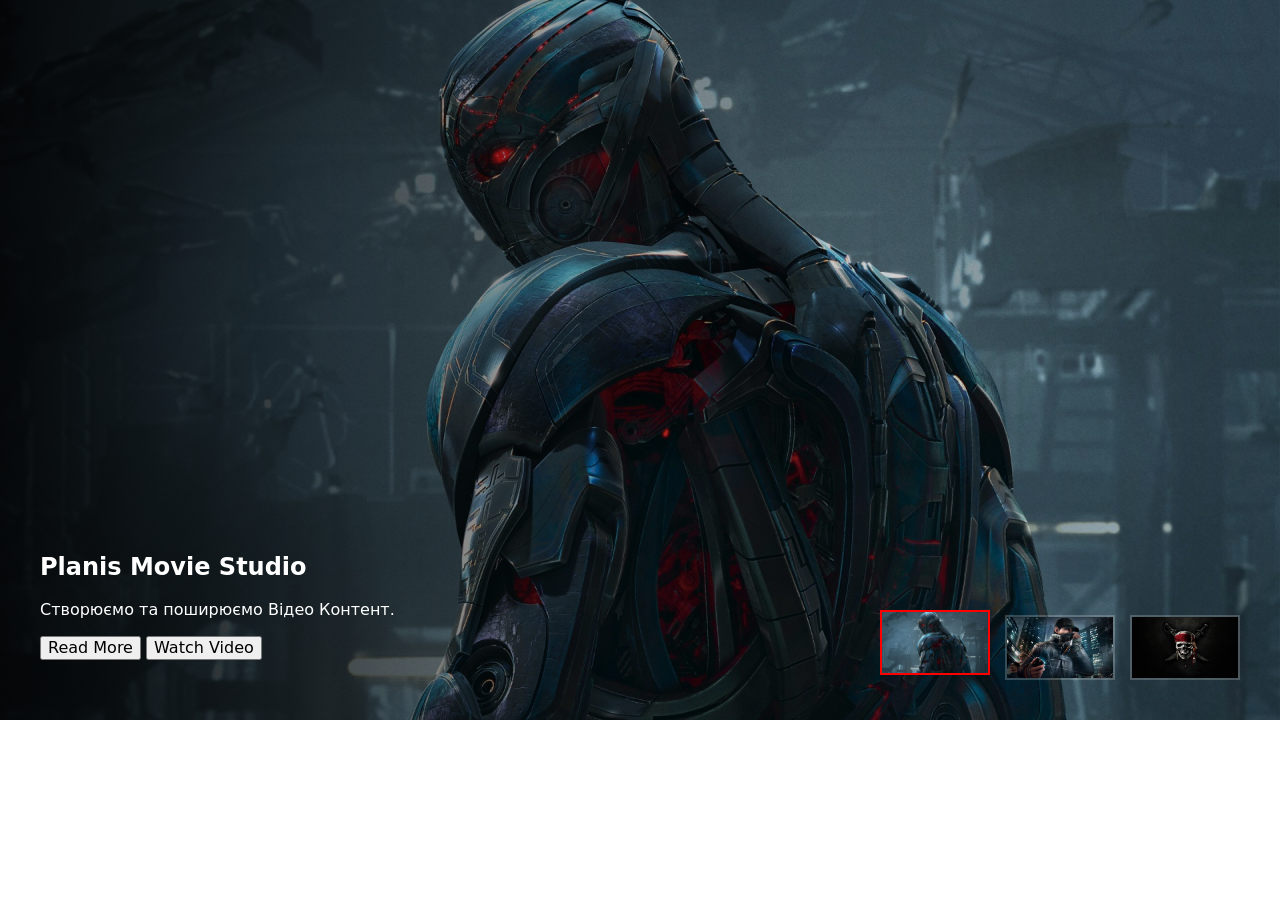
==== index.html @ c3658a20 "1 частина мейну" ====
<!DOCTYPE html>
<html lang="en">
<head>
    <meta charset="UTF-8">
    <meta name="viewport" content="width=device-width, initial-scale=1.0">
    <title>Document</title>
    <link rel="preconnect" href="https://fonts.googleapis.com">
    <link rel="preconnect" href="https://fonts.gstatic.com" crossorigin>
    <link href="https://fonts.googleapis.com/css2?family=Montserrat:ital,wght@0,100..900;1,100..900&family=Open+Sans:ital,wght@0,300..800;1,300..800&display=swap" rel="stylesheet">
    <link rel="stylesheet" href="https://cdnjs.cloudflare.com/ajax/libs/modern-normalize/3.0.1/modern-normalize.min.css">
    <link rel="stylesheet" href="./css/style.css">
    <link rel="stylesheet" href="./css/common.css">
    <link rel="stylesheet" href="./css/parse.css">
</head>
<body>
    <header>

    </header>
   
        <main>
            <section class="hero-slider" id="hero-slider" style="background-image: url('images.jpg');">
                <div class="hero-overlay">
                    <div class="hero-container">
                        <div class="hero-content">
                            <h1 class="planisMovieMain">Planis Movie Studio</h1>
                            <p class="planisMovieText">Створюємо та поширюємо Відео Контент.</p>
                            <div class="hero-btns">
                                <button class="btn-red">Read More</button>
                                <button class="btn-watch">Watch Video</button>
                            </div>
                        </div>
                        <div class="hero-thumbnails">
                            <div class="thumb active" onclick="window.setSlide(0)">
                                <img src="images.jpg" alt="Slide 1">
                            </div>
                            <div class="thumb" onclick="window.setSlide(1)">
                                <img src="watch-dogs-review-article.webp" alt="Slide 2">
                            </div>
                            <div class="thumb" onclick="window.setSlide(2)">
                                <img src="image.jpg" alt="Slide 3">
                            </div>
                        </div>
                    </div>
                </div>
            </section>
    </main>
    <footer>
        
    </footer>
    <script type="module" src="./js/service/module.js"></script>
</body>
</html>
---- css/style.css ----
main {
    background-color: #000000;
}
.planisMovieMain{
    color: white;
    
}
.hero-slider {
    position: relative;
    width: 100%;
    height: 80vh; 
    min-height: 600px;
    background-size: cover !important;
    background-position: center 20% !important;
    background-repeat: no-repeat;
    transition: background-image 0.8s ease-in-out;
    overflow: hidden;
}

.hero-overlay {
    width: 100%;
    height: 100%;
    background: linear-gradient(90deg, rgba(0,0,0,0.9) 0%, rgba(0,0,0,0.3) 50%, transparent 100%);
    display: flex;
}

.hero-container {
    width: 100%;
    max-width: 1400px;
    margin: 0 auto;
    padding: 0 40px 40px 40px;
    display: flex;
    justify-content: space-between; 
    align-items: flex-end; 
}

.hero-content {
    margin-bottom: 20px;
    color: white;
}

.hero-thumbnails {
    display: flex;
    gap: 15px;
}

.thumb {
    width: 110px;
    height: 65px;
    cursor: pointer;
    border: 2px solid rgba(255,255,255,0.2);
    transition: 0.3s ease;
    overflow: hidden;
}

.thumb:hover, .thumb.active {
    border-color: #ff0000;
    transform: translateY(-5px);
}

.thumb img {
    width: 100%;
    height: 100%;
    object-fit: cover;
}
---- css/common.css ----
body{
    margin: 0 auto;
    overflow: hidden;
}
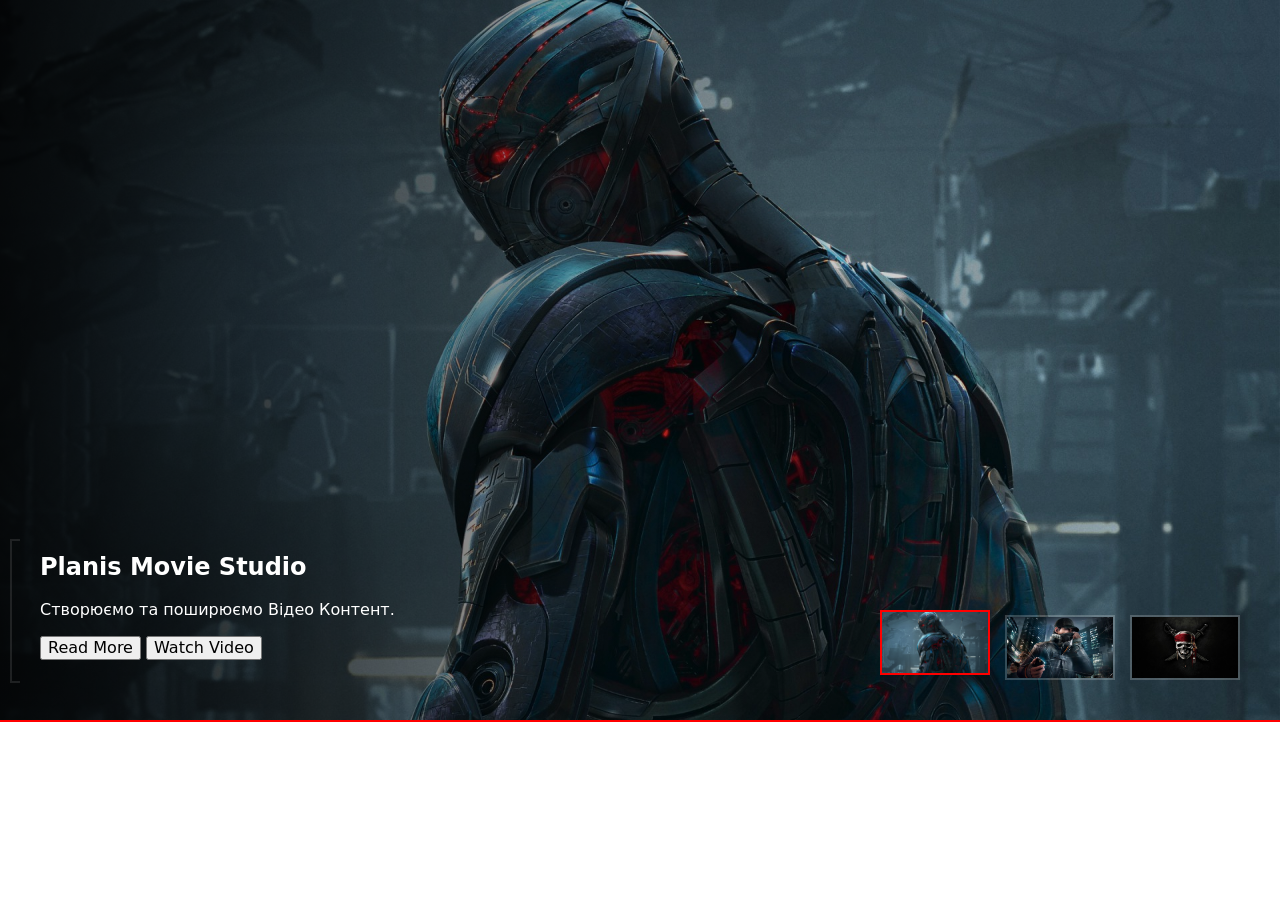
==== commit d4d517c3: "дороблений" ====
--- a/index.html
+++ b/index.html
@@ -22,12 +22,19 @@
                 <div class="hero-overlay">
                     <div class="hero-container">
                         <div class="hero-content">
+                            <div class="topbottomn">
+                            <div class="top-line"></div>
+                             <div class="left-line"></div>
+                                 <div class="bottomn-top-line"></div>
+                             </div>
                             <h1 class="planisMovieMain">Planis Movie Studio</h1>
                             <p class="planisMovieText">Створюємо та поширюємо Відео Контент.</p>
                             <div class="hero-btns">
                                 <button class="btn-red">Read More</button>
                                 <button class="btn-watch">Watch Video</button>
                             </div>
+                          
+
                         </div>
                         <div class="hero-thumbnails">
                             <div class="thumb active" onclick="window.setSlide(0)">
@@ -43,6 +50,11 @@
                     </div>
                 </div>
             </section>
+            <div class="red-line"></div>
+                  <div class="IntroductionBlock">
+
+                  </div>
+           
     </main>
     <footer>
         
--- a/css/style.css
+++ b/css/style.css
@@ -3,7 +3,13 @@
 }
 .planisMovieMain{
     color: white;
-    
+    z-index: 2;
+}
+.planisMovieText{
+     z-index: 2;
+}
+.hero-btns{
+    z-index: 2;
 }
 .hero-slider {
     position: relative;
@@ -30,10 +36,34 @@
     margin: 0 auto;
     padding: 0 40px 40px 40px;
     display: flex;
-    justify-content: space-between; 
+ justify-content: space-between; 
     align-items: flex-end; 
+
 }
 
+.topbottomn{
+   position: absolute;
+   left: 10px;
+   bottom: 37px;
+    opacity: 0.1;
+}
+.top-line{
+    border: 1px solid white;
+    width:10px;
+     z-index: 1;
+}
+.left-line{
+    border: 1px solid white;
+  height: 140px;
+  width: 0px;
+  z-index: 1;
+}
+.bottomn-top-line{
+     border: 1px solid white;
+       width:10px;
+     z-index: 1;
+
+}
 .hero-content {
     margin-bottom: 20px;
     color: white;
@@ -62,4 +92,7 @@
     width: 100%;
     height: 100%;
     object-fit: cover;
+}
+.red-line{
+    border: 1px solid red;
 }
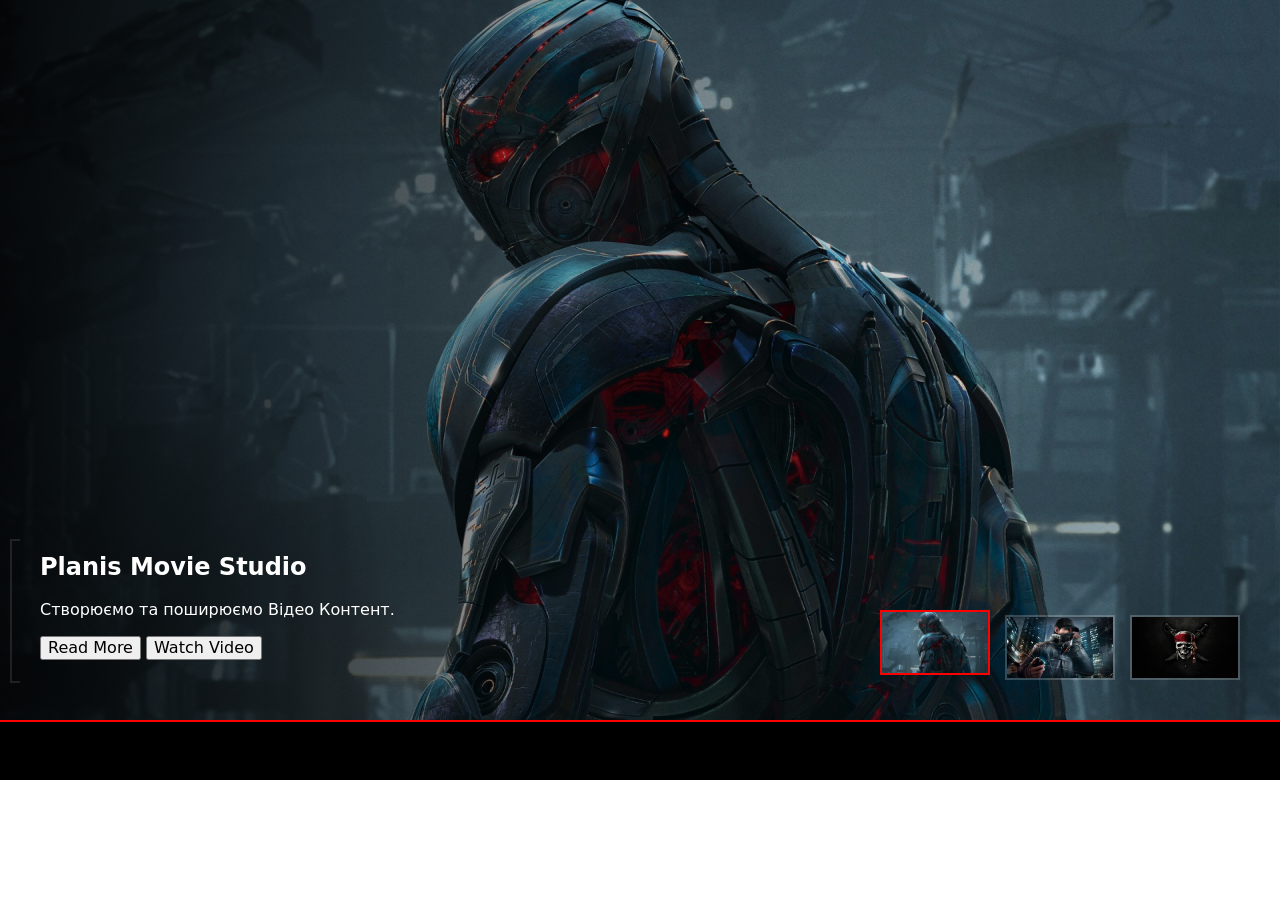
==== commit b989b6c0: "ф" ====
--- a/index.html
+++ b/index.html
@@ -52,7 +52,7 @@
             </section>
             <div class="red-line"></div>
                   <div class="IntroductionBlock">
-
+                        <h1>Топ 10 Фльмів</h1>
                   </div>
            
     </main>
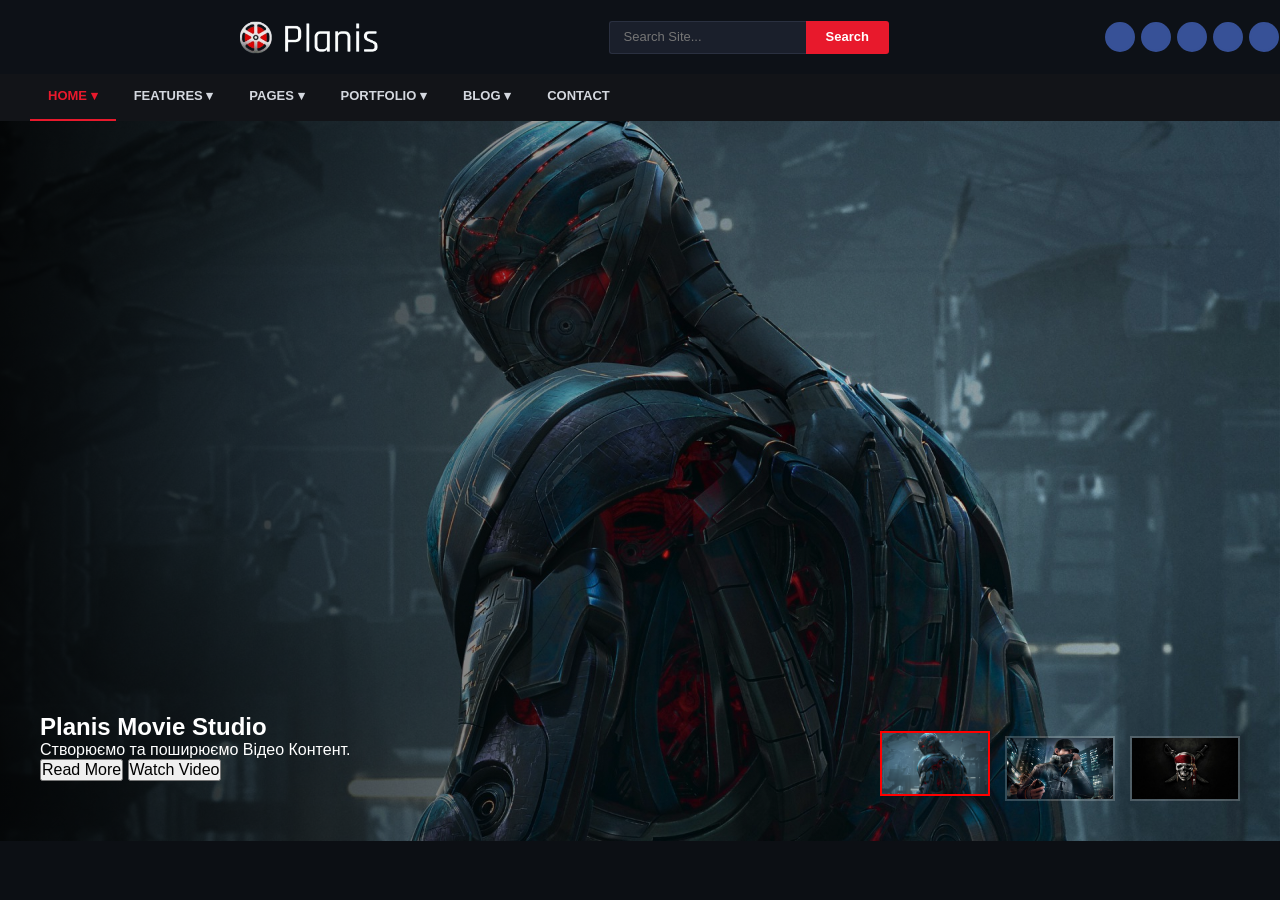
==== commit ab9c2cd6: "fheader" ====
--- a/index.html
+++ b/index.html
@@ -12,29 +12,48 @@
     <link rel="stylesheet" href="./css/common.css">
     <link rel="stylesheet" href="./css/parse.css">
 </head>
-<body>
-    <header>
+<header>
+  <a href="#" class="logo">
+    <img src="image-removebg-preview.png" alt="logo">
+  </a>
 
-    </header>
+  <div class="search-wrap">
+    <input type="text" placeholder="Search Site...">
+    <button>Search</button>
+  </div>
+
+  <div class="socials">
+    <a href="#"><img src="https://cdn-icons-png.flaticon.com/512/733/733547.png" width="18"></a>
+    <a href="#"><img src="https://cdn-icons-png.flaticon.com/512/733/733579.png" width="18"></a>
+    <a href="#"><img src="https://cdn-icons-png.flaticon.com/512/733/733646.png" width="18"></a>
+    <a href="#"><img src="https://cdn-icons-png.flaticon.com/512/733/733561.png" width="18"></a>
+    <a href="#"><img src="https://cdn-icons-png.flaticon.com/512/733/733558.png" width="18"></a>
+  </div>
+</header>
+
+<nav>
+  <ul>
+    <li><a href="#">Home ▾</a></li>
+    <li><a href="#">Features ▾</a></li>
+    <li><a href="#">Pages ▾</a></li>
+    <li><a href="#">Portfolio ▾</a></li>
+    <li><a href="#">Blog ▾</a></li>
+    <li><a href="#">Contact</a></li>
+  </ul>
+</nav>
+</header>
    
         <main>
             <section class="hero-slider" id="hero-slider" style="background-image: url('images.jpg');">
                 <div class="hero-overlay">
                     <div class="hero-container">
                         <div class="hero-content">
-                            <div class="topbottomn">
-                            <div class="top-line"></div>
-                             <div class="left-line"></div>
-                                 <div class="bottomn-top-line"></div>
-                             </div>
                             <h1 class="planisMovieMain">Planis Movie Studio</h1>
                             <p class="planisMovieText">Створюємо та поширюємо Відео Контент.</p>
                             <div class="hero-btns">
                                 <button class="btn-red">Read More</button>
                                 <button class="btn-watch">Watch Video</button>
                             </div>
-                          
-
                         </div>
                         <div class="hero-thumbnails">
                             <div class="thumb active" onclick="window.setSlide(0)">
@@ -50,11 +69,6 @@
                     </div>
                 </div>
             </section>
-            <div class="red-line"></div>
-                  <div class="IntroductionBlock">
-                        <h1>Топ 10 Фльмів</h1>
-                  </div>
-           
     </main>
     <footer>
         
--- a/css/style.css
+++ b/css/style.css
@@ -3,13 +3,7 @@
 }
 .planisMovieMain{
     color: white;
-    z-index: 2;
-}
-.planisMovieText{
-     z-index: 2;
-}
-.hero-btns{
-    z-index: 2;
+    
 }
 .hero-slider {
     position: relative;
@@ -36,34 +30,10 @@
     margin: 0 auto;
     padding: 0 40px 40px 40px;
     display: flex;
- justify-content: space-between; 
+    justify-content: space-between; 
     align-items: flex-end; 
-
 }
 
-.topbottomn{
-   position: absolute;
-   left: 10px;
-   bottom: 37px;
-    opacity: 0.1;
-}
-.top-line{
-    border: 1px solid white;
-    width:10px;
-     z-index: 1;
-}
-.left-line{
-    border: 1px solid white;
-  height: 140px;
-  width: 0px;
-  z-index: 1;
-}
-.bottomn-top-line{
-     border: 1px solid white;
-       width:10px;
-     z-index: 1;
-
-}
 .hero-content {
     margin-bottom: 20px;
     color: white;
@@ -93,6 +63,117 @@
     height: 100%;
     object-fit: cover;
 }
-.red-line{
-    border: 1px solid red;
+
+* {
+  margin: 0;
+  padding: 0;
+  box-sizing: border-box;
+}
+
+body {
+  background: #0c0f14;
+  color: #d4d8df;
+  font-family: sans-serif;
+}
+
+header {
+  background: #0d1117;
+  padding: 10px 30px;
+  display: flex;
+  align-items: center;
+  justify-content: space-between;
+  gap: 16px;
+}
+
+.logo img {
+  height: 50px;
+  padding: 0 190px;
+  width: auto;
+}
+
+.search-wrap {
+  margin-right: 200px;
+  display: flex;
+  flex: 1;
+  max-width: 360px;
+}
+
+.search-wrap input {
+  flex: 1;
+  padding: 8px 14px;
+  background: #1a1f2b;
+  border: 1px solid #2a3040;
+  border-right: none;
+  border-radius: 3px 0 0 3px;
+  color: #d4d8df;
+  outline: none;
+  font-size: 13px;
+}
+
+.search-wrap button {
+  padding: 8px 20px;
+  background: #e8192c;
+  color: #fff;
+  border: none;
+  border-radius: 0 3px 3px 0;
+  cursor: pointer;
+  font-weight: bold;
+  font-size: 13px;
+}
+
+.socials {
+  display: flex;
+  gap: 6px;
+}
+
+.socials a {
+  width: 30px;
+  height: 30px;
+  border: 2px solid #375197;
+  border-radius: 50%;
+  display: flex;
+  align-items: center;
+  justify-content: center;
+  background: transparent;
+  background-color: #375197;
+}
+
+.socials a img {
+  width: 14px;
+  height: 14px;
+  filter: brightness(0.6);
+}
+
+.socials a:hover {
+  border-color: #e8192c;
+}
+
+nav {
+  background: #121418;
+}
+
+nav ul {
+  display: flex;
+  list-style: none;
+  padding: 0 30px;
+  margin: 0;
+}
+
+nav ul li a {
+  display: block;
+  padding: 15px 18px;
+  color: #d4d8df;
+  text-decoration: none;
+  text-transform: uppercase;
+  font-size: 13px;
+  font-weight: 600;
+}
+
+nav ul li a:hover {
+  color: #e8192c;
+}
+
+nav ul li:first-child a {
+  color: #e8192c;
+  border-bottom: 2px solid #e8192c;
 }
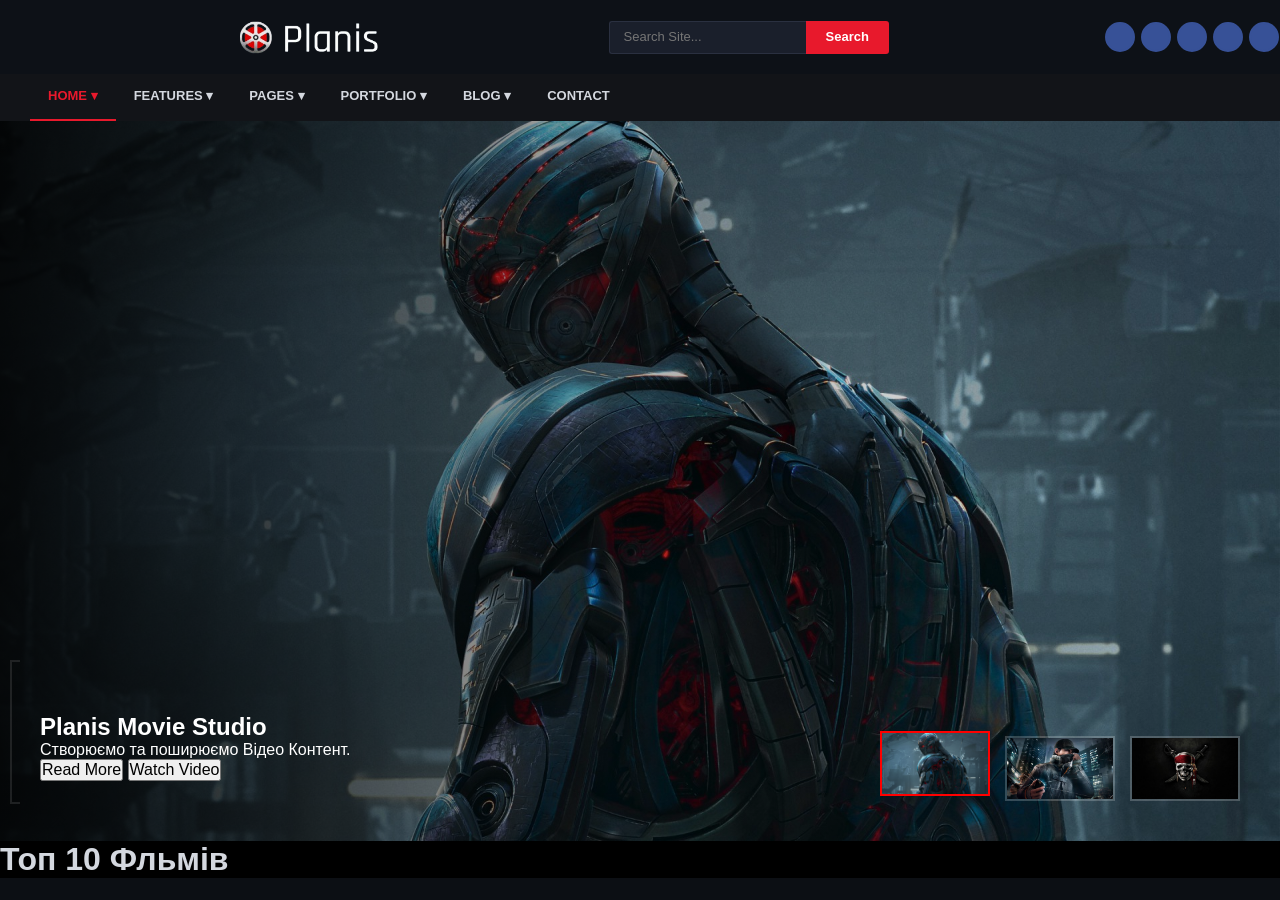
==== commit 214fe340: "Merge branch 'main' of https://github.com/Neeror/Team-Project" ====
--- a/index.html
+++ b/index.html
@@ -48,12 +48,19 @@
                 <div class="hero-overlay">
                     <div class="hero-container">
                         <div class="hero-content">
+                            <div class="topbottomn">
+                            <div class="top-line"></div>
+                             <div class="left-line"></div>
+                                 <div class="bottomn-top-line"></div>
+                             </div>
                             <h1 class="planisMovieMain">Planis Movie Studio</h1>
                             <p class="planisMovieText">Створюємо та поширюємо Відео Контент.</p>
                             <div class="hero-btns">
                                 <button class="btn-red">Read More</button>
                                 <button class="btn-watch">Watch Video</button>
                             </div>
+                          
+
                         </div>
                         <div class="hero-thumbnails">
                             <div class="thumb active" onclick="window.setSlide(0)">
@@ -69,6 +76,11 @@
                     </div>
                 </div>
             </section>
+            <div class="red-line"></div>
+                  <div class="IntroductionBlock">
+                        <h1>Топ 10 Фльмів</h1>
+                  </div>
+           
     </main>
     <footer>
         
--- a/css/style.css
+++ b/css/style.css
@@ -3,7 +3,13 @@
 }
 .planisMovieMain{
     color: white;
-    
+    z-index: 2;
+}
+.planisMovieText{
+     z-index: 2;
+}
+.hero-btns{
+    z-index: 2;
 }
 .hero-slider {
     position: relative;
@@ -30,10 +36,34 @@
     margin: 0 auto;
     padding: 0 40px 40px 40px;
     display: flex;
-    justify-content: space-between; 
+ justify-content: space-between; 
     align-items: flex-end; 
-}
-
+
+}
+
+.topbottomn{
+   position: absolute;
+   left: 10px;
+   bottom: 37px;
+    opacity: 0.1;
+}
+.top-line{
+    border: 1px solid white;
+    width:10px;
+     z-index: 1;
+}
+.left-line{
+    border: 1px solid white;
+  height: 140px;
+  width: 0px;
+  z-index: 1;
+}
+.bottomn-top-line{
+     border: 1px solid white;
+       width:10px;
+     z-index: 1;
+
+}
 .hero-content {
     margin-bottom: 20px;
     color: white;
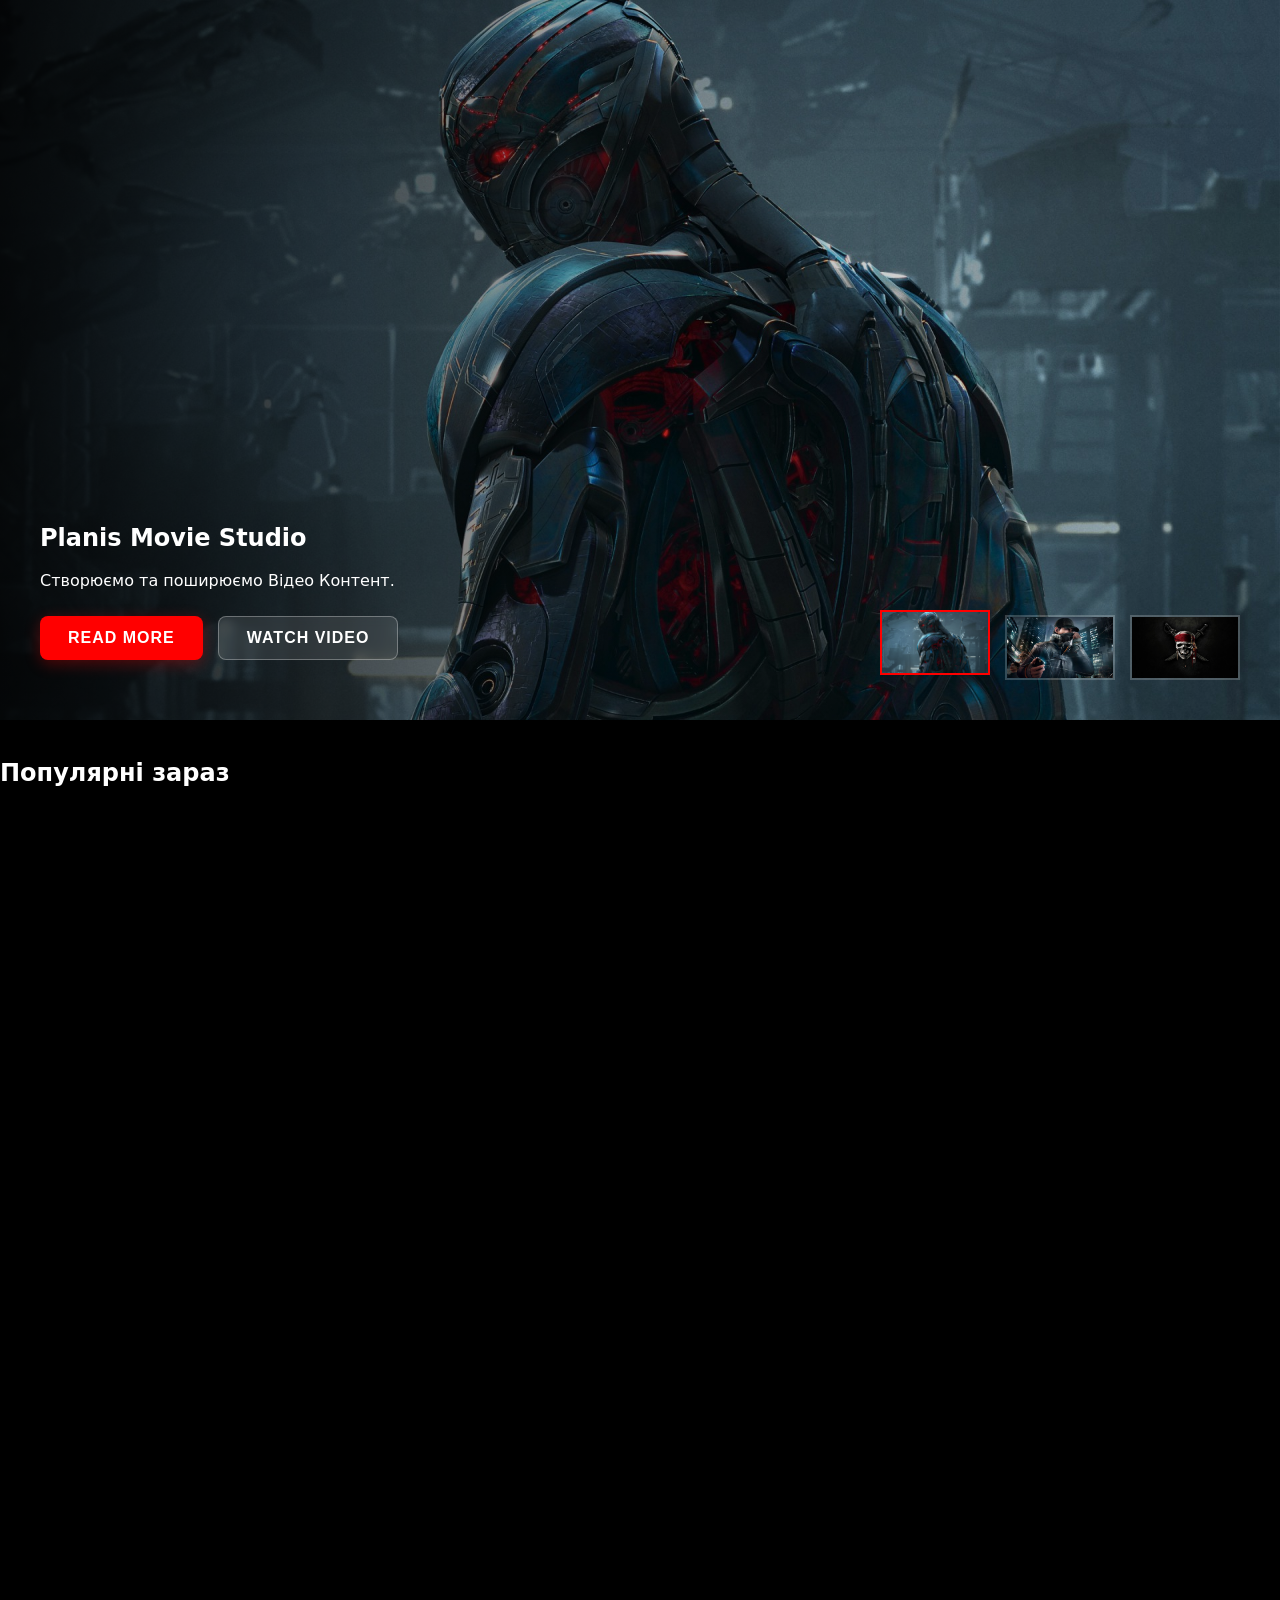
==== commit 3740492e: "Зробив майже все" ====
--- a/index.html
+++ b/index.html
@@ -12,55 +12,22 @@
     <link rel="stylesheet" href="./css/common.css">
     <link rel="stylesheet" href="./css/parse.css">
 </head>
-<header>
-  <a href="#" class="logo">
-    <img src="image-removebg-preview.png" alt="logo">
-  </a>
+<body>
+    <header>
 
-  <div class="search-wrap">
-    <input type="text" placeholder="Search Site...">
-    <button>Search</button>
-  </div>
-
-  <div class="socials">
-    <a href="#"><img src="https://cdn-icons-png.flaticon.com/512/733/733547.png" width="18"></a>
-    <a href="#"><img src="https://cdn-icons-png.flaticon.com/512/733/733579.png" width="18"></a>
-    <a href="#"><img src="https://cdn-icons-png.flaticon.com/512/733/733646.png" width="18"></a>
-    <a href="#"><img src="https://cdn-icons-png.flaticon.com/512/733/733561.png" width="18"></a>
-    <a href="#"><img src="https://cdn-icons-png.flaticon.com/512/733/733558.png" width="18"></a>
-  </div>
-</header>
-
-<nav>
-  <ul>
-    <li><a href="#">Home ▾</a></li>
-    <li><a href="#">Features ▾</a></li>
-    <li><a href="#">Pages ▾</a></li>
-    <li><a href="#">Portfolio ▾</a></li>
-    <li><a href="#">Blog ▾</a></li>
-    <li><a href="#">Contact</a></li>
-  </ul>
-</nav>
-</header>
+    </header>
    
         <main>
             <section class="hero-slider" id="hero-slider" style="background-image: url('images.jpg');">
                 <div class="hero-overlay">
                     <div class="hero-container">
                         <div class="hero-content">
-                            <div class="topbottomn">
-                            <div class="top-line"></div>
-                             <div class="left-line"></div>
-                                 <div class="bottomn-top-line"></div>
-                             </div>
                             <h1 class="planisMovieMain">Planis Movie Studio</h1>
                             <p class="planisMovieText">Створюємо та поширюємо Відео Контент.</p>
                             <div class="hero-btns">
                                 <button class="btn-red">Read More</button>
                                 <button class="btn-watch">Watch Video</button>
                             </div>
-                          
-
                         </div>
                         <div class="hero-thumbnails">
                             <div class="thumb active" onclick="window.setSlide(0)">
@@ -76,11 +43,14 @@
                     </div>
                 </div>
             </section>
-            <div class="red-line"></div>
-                  <div class="IntroductionBlock">
-                        <h1>Топ 10 Фльмів</h1>
-                  </div>
-           
+            <section class="movies-container">
+                <div class="container">
+                    <h2 style="color: white; padding: 20px 0;">Популярні зараз</h2>
+                    <div id="movies-grid" class="movies-grid">
+                
+                    </div>
+                </div>
+            </section>
     </main>
     <footer>
         
--- a/css/style.css
+++ b/css/style.css
@@ -1,15 +1,67 @@
 main {
-    background-color: #000000;
+    display: block;
+    height: auto;
+    overflow-y: visible;
+}
+
+body {
+    overflow-y: auto !important;
+    height: auto !important;
+    background-color: #000 !important;
+    padding: 0;
 }
 .planisMovieMain{
     color: white;
-    z-index: 2;
+    
 }
-.planisMovieText{
-     z-index: 2;
+.hero-btns {
+    display: flex;
+    gap: 15px;
+    margin-top: 25px;
 }
-.hero-btns{
-    z-index: 2;
+
+
+.btn-red, .btn-watch {
+    padding: 12px 28px;
+    font-size: 16px;
+    font-weight: 600;
+    border-radius: 8px; 
+    cursor: pointer;
+    transition: all 0.3s ease; 
+    border: none;
+    font-family: 'Montserrat', sans-serif;
+    text-transform: uppercase;
+    letter-spacing: 1px;
+}
+
+
+.btn-red {
+    background-color: #ff0000;
+    color: white;
+    box-shadow: 0 4px 15px rgba(255, 0, 0, 0.3);
+}
+
+.btn-red:hover {
+    background-color: #cc0000;
+    transform: translateY(-2px); 
+    box-shadow: 0 6px 20px rgba(255, 0, 0, 0.5);
+}
+
+
+.btn-watch {
+    background-color: rgba(255, 255, 255, 0.1);
+    color: white;
+    backdrop-filter: blur(5px);
+    border: 1px solid rgba(255, 255, 255, 0.3);
+}
+
+.btn-watch:hover {
+    background-color: rgba(255, 255, 255, 0.2);
+    border-color: white;
+    transform: translateY(-2px);
+}
+.btn-red:active, .btn-watch:active {
+    transform: translateY(0);
 }
 .hero-slider {
     position: relative;
@@ -36,34 +88,10 @@
     margin: 0 auto;
     padding: 0 40px 40px 40px;
     display: flex;
- justify-content: space-between; 
+    justify-content: space-between; 
     align-items: flex-end; 
-
 }
 
-.topbottomn{
-   position: absolute;
-   left: 10px;
-   bottom: 37px;
-    opacity: 0.1;
-}
-.top-line{
-    border: 1px solid white;
-    width:10px;
-     z-index: 1;
-}
-.left-line{
-    border: 1px solid white;
-  height: 140px;
-  width: 0px;
-  z-index: 1;
-}
-.bottomn-top-line{
-     border: 1px solid white;
-       width:10px;
-     z-index: 1;
-
-}
 .hero-content {
     margin-bottom: 20px;
     color: white;
@@ -93,117 +121,42 @@
     height: 100%;
     object-fit: cover;
 }
-
-* {
-  margin: 0;
-  padding: 0;
-  box-sizing: border-box;
+.movies-container {
+    min-height: 100vh; 
+    background-color: #000;
+    position: relative;
+    z-index: 10;
+}
+.movies-grid {
+    display: grid;
+    grid-template-columns: repeat(auto-fill, minmax(200px, 1fr));
+    gap: 20px;
+    padding: 20px 0;
 }
 
-body {
-  background: #0c0f14;
-  color: #d4d8df;
-  font-family: sans-serif;
+.movie-card {
+    background: #1c1c1c;
+    border-radius: 10px;
+    overflow: hidden;
+    cursor: pointer;
+    transition: transform 0.3s ease;
 }
 
-header {
-  background: #0d1117;
-  padding: 10px 30px;
-  display: flex;
-  align-items: center;
-  justify-content: space-between;
-  gap: 16px;
+.movie-card:hover {
+    transform: translateY(-10px);
 }
 
-.logo img {
-  height: 50px;
-  padding: 0 190px;
-  width: auto;
+.movie-card img {
+    width: 100%;
+    height: auto;
 }
 
-.search-wrap {
-  margin-right: 200px;
-  display: flex;
-  flex: 1;
-  max-width: 360px;
+.movie-info {
+    padding: 15px;
+    color: white;
 }
 
-.search-wrap input {
-  flex: 1;
-  padding: 8px 14px;
-  background: #1a1f2b;
-  border: 1px solid #2a3040;
-  border-right: none;
-  border-radius: 3px 0 0 3px;
-  color: #d4d8df;
-  outline: none;
-  font-size: 13px;
-}
-
-.search-wrap button {
-  padding: 8px 20px;
-  background: #e8192c;
-  color: #fff;
-  border: none;
-  border-radius: 0 3px 3px 0;
-  cursor: pointer;
-  font-weight: bold;
-  font-size: 13px;
-}
-
-.socials {
-  display: flex;
-  gap: 6px;
-}
-
-.socials a {
-  width: 30px;
-  height: 30px;
-  border: 2px solid #375197;
-  border-radius: 50%;
-  display: flex;
-  align-items: center;
-  justify-content: center;
-  background: transparent;
-  background-color: #375197;
-}
-
-.socials a img {
-  width: 14px;
-  height: 14px;
-  filter: brightness(0.6);
-}
-
-.socials a:hover {
-  border-color: #e8192c;
-}
-
-nav {
-  background: #121418;
-}
-
-nav ul {
-  display: flex;
-  list-style: none;
-  padding: 0 30px;
-  margin: 0;
-}
-
-nav ul li a {
-  display: block;
-  padding: 15px 18px;
-  color: #d4d8df;
-  text-decoration: none;
-  text-transform: uppercase;
-  font-size: 13px;
-  font-weight: 600;
-}
-
-nav ul li a:hover {
-  color: #e8192c;
-}
-
-nav ul li:first-child a {
-  color: #e8192c;
-  border-bottom: 2px solid #e8192c;
+.movie-info h3 {
+    font-size: 1.1rem;
+    margin-bottom: 5px;
 }
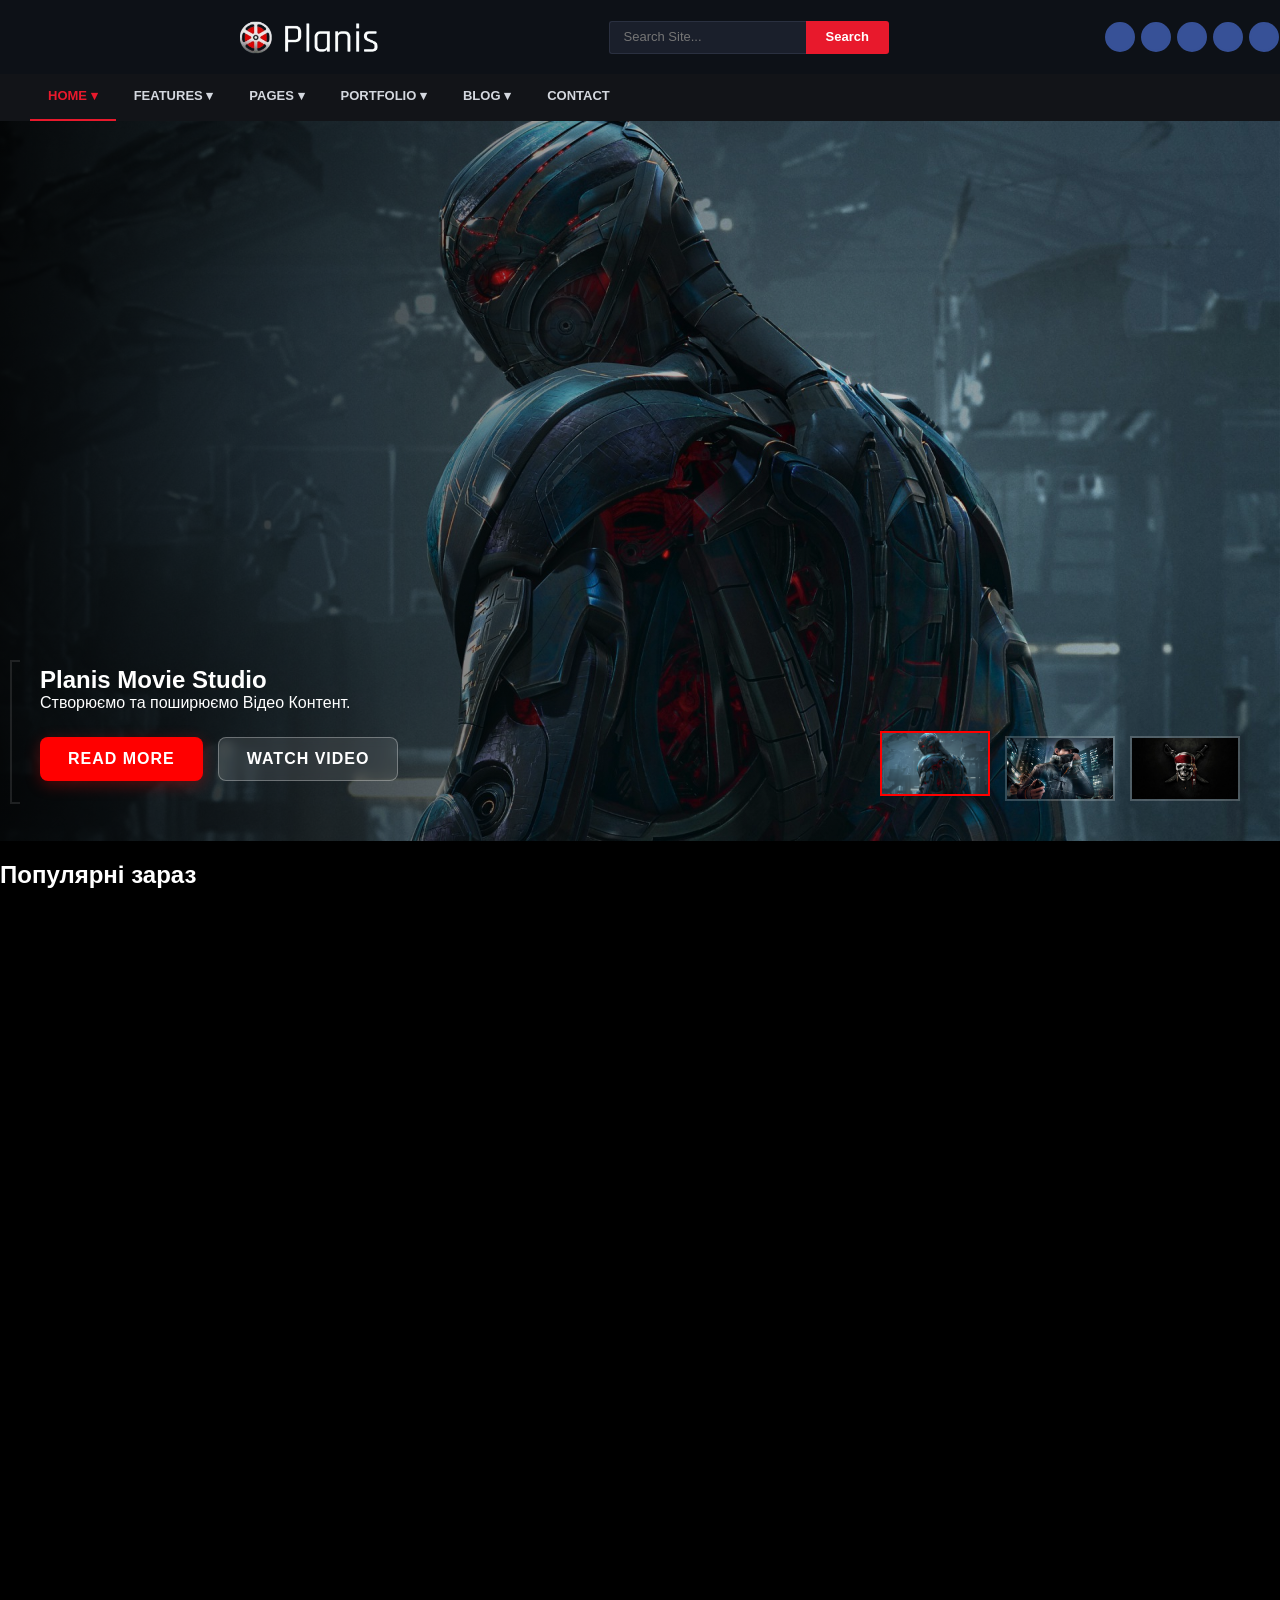
==== commit 3ee7537e: "Merge branch 'main' of https://github.com/Neeror/Team-Project" ====
--- a/index.html
+++ b/index.html
@@ -12,22 +12,55 @@
     <link rel="stylesheet" href="./css/common.css">
     <link rel="stylesheet" href="./css/parse.css">
 </head>
-<body>
-    <header>
+<header>
+  <a href="#" class="logo">
+    <img src="image-removebg-preview.png" alt="logo">
+  </a>
 
-    </header>
+  <div class="search-wrap">
+    <input type="text" placeholder="Search Site...">
+    <button>Search</button>
+  </div>
+
+  <div class="socials">
+    <a href="#"><img src="https://cdn-icons-png.flaticon.com/512/733/733547.png" width="18"></a>
+    <a href="#"><img src="https://cdn-icons-png.flaticon.com/512/733/733579.png" width="18"></a>
+    <a href="#"><img src="https://cdn-icons-png.flaticon.com/512/733/733646.png" width="18"></a>
+    <a href="#"><img src="https://cdn-icons-png.flaticon.com/512/733/733561.png" width="18"></a>
+    <a href="#"><img src="https://cdn-icons-png.flaticon.com/512/733/733558.png" width="18"></a>
+  </div>
+</header>
+
+<nav>
+  <ul>
+    <li><a href="#">Home ▾</a></li>
+    <li><a href="#">Features ▾</a></li>
+    <li><a href="#">Pages ▾</a></li>
+    <li><a href="#">Portfolio ▾</a></li>
+    <li><a href="#">Blog ▾</a></li>
+    <li><a href="#">Contact</a></li>
+  </ul>
+</nav>
+</header>
    
         <main>
             <section class="hero-slider" id="hero-slider" style="background-image: url('images.jpg');">
                 <div class="hero-overlay">
                     <div class="hero-container">
                         <div class="hero-content">
+                            <div class="topbottomn">
+                            <div class="top-line"></div>
+                             <div class="left-line"></div>
+                                 <div class="bottomn-top-line"></div>
+                             </div>
                             <h1 class="planisMovieMain">Planis Movie Studio</h1>
                             <p class="planisMovieText">Створюємо та поширюємо Відео Контент.</p>
                             <div class="hero-btns">
                                 <button class="btn-red">Read More</button>
                                 <button class="btn-watch">Watch Video</button>
                             </div>
+                          
+
                         </div>
                         <div class="hero-thumbnails">
                             <div class="thumb active" onclick="window.setSlide(0)">
@@ -51,6 +84,7 @@
                     </div>
                 </div>
             </section>
+           
     </main>
     <footer>
         
--- a/css/style.css
+++ b/css/style.css
@@ -12,7 +12,13 @@
 }
 .planisMovieMain{
     color: white;
-    
+    z-index: 2;
+}
+.planisMovieText{
+     z-index: 2;
+}
+.hero-btns{
+    z-index: 2;
 }
 .hero-btns {
     display: flex;
@@ -88,10 +94,34 @@
     margin: 0 auto;
     padding: 0 40px 40px 40px;
     display: flex;
-    justify-content: space-between; 
+ justify-content: space-between; 
     align-items: flex-end; 
-}
-
+
+}
+
+.topbottomn{
+   position: absolute;
+   left: 10px;
+   bottom: 37px;
+    opacity: 0.1;
+}
+.top-line{
+    border: 1px solid white;
+    width:10px;
+     z-index: 1;
+}
+.left-line{
+    border: 1px solid white;
+  height: 140px;
+  width: 0px;
+  z-index: 1;
+}
+.bottomn-top-line{
+     border: 1px solid white;
+       width:10px;
+     z-index: 1;
+
+}
 .hero-content {
     margin-bottom: 20px;
     color: white;
@@ -121,6 +151,7 @@
     height: 100%;
     object-fit: cover;
 }
+
 .movies-container {
     min-height: 100vh; 
     background-color: #000;
@@ -159,4 +190,119 @@
 .movie-info h3 {
     font-size: 1.1rem;
     margin-bottom: 5px;
+}
+
+* {
+  margin: 0;
+  padding: 0;
+  box-sizing: border-box;
+}
+
+body {
+  background: #0c0f14;
+  color: #d4d8df;
+  font-family: sans-serif;
+}
+
+header {
+  background: #0d1117;
+  padding: 10px 30px;
+  display: flex;
+  align-items: center;
+  justify-content: space-between;
+  gap: 16px;
+}
+
+.logo img {
+  height: 50px;
+  padding: 0 190px;
+  width: auto;
+}
+
+.search-wrap {
+  margin-right: 200px;
+  display: flex;
+  flex: 1;
+  max-width: 360px;
+}
+
+.search-wrap input {
+  flex: 1;
+  padding: 8px 14px;
+  background: #1a1f2b;
+  border: 1px solid #2a3040;
+  border-right: none;
+  border-radius: 3px 0 0 3px;
+  color: #d4d8df;
+  outline: none;
+  font-size: 13px;
+}
+
+.search-wrap button {
+  padding: 8px 20px;
+  background: #e8192c;
+  color: #fff;
+  border: none;
+  border-radius: 0 3px 3px 0;
+  cursor: pointer;
+  font-weight: bold;
+  font-size: 13px;
+}
+
+.socials {
+  display: flex;
+  gap: 6px;
+}
+
+.socials a {
+  width: 30px;
+  height: 30px;
+  border: 2px solid #375197;
+  border-radius: 50%;
+  display: flex;
+  align-items: center;
+  justify-content: center;
+  background: transparent;
+  background-color: #375197;
+}
+
+.socials a img {
+  width: 14px;
+  height: 14px;
+  filter: brightness(0.6);
+}
+
+.socials a:hover {
+  border-color: #e8192c;
+}
+
+nav {
+  background: #121418;
+}
+
+nav ul {
+  display: flex;
+  list-style: none;
+  padding: 0 30px;
+  margin: 0;
+}
+
+nav ul li a {
+  display: block;
+  padding: 15px 18px;
+  color: #d4d8df;
+  text-decoration: none;
+  text-transform: uppercase;
+  font-size: 13px;
+  font-weight: 600;
+}
+
+nav ul li a:hover {
+  color: #e8192c;
+}
+
+nav ul li:first-child a {
+  color: #e8192c;
+  border-bottom: 2px solid #e8192c;
+
 }
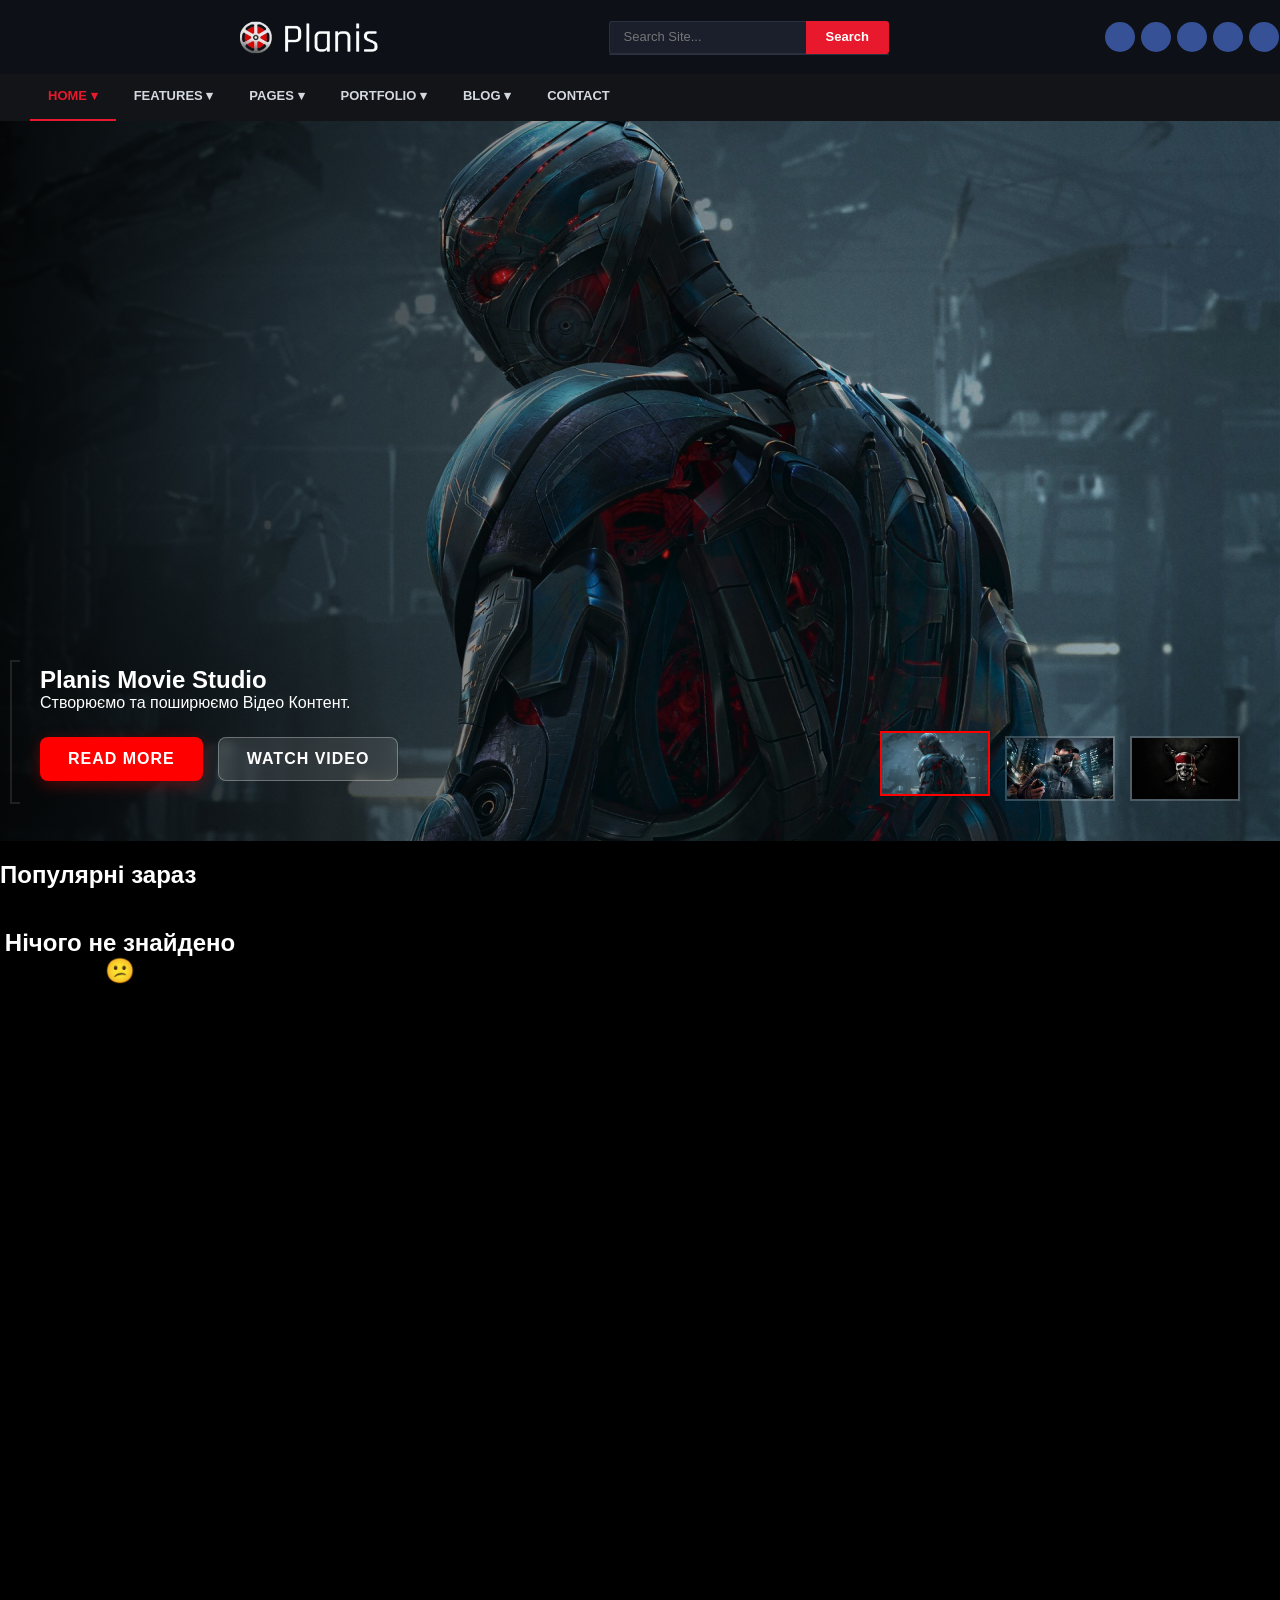
==== commit e29ce870: "готово" ====
--- a/index.html
+++ b/index.html
@@ -18,8 +18,9 @@
   </a>
 
   <div class="search-wrap">
-    <input type="text" placeholder="Search Site...">
+    <input id="search-input" type="text" placeholder="Search Site..." autocomplete="off"/>
     <button>Search</button>
+    <div id="suggestions"></div>
   </div>
 
   <div class="socials">
--- a/css/style.css
+++ b/css/style.css
@@ -224,6 +224,7 @@
   display: flex;
   flex: 1;
   max-width: 360px;
+  position: relative;
 }
 
 .search-wrap input {
@@ -248,6 +249,30 @@
   font-weight: bold;
   font-size: 13px;
 }
+#suggestions {
+  position: absolute;
+  top: 100%;
+  left: 0;
+  width: 100%;
+  background: #1a1f2b;
+  border: 1px solid #2a3040;
+  border-top: none;
+  max-height: 250px;
+  overflow-y: auto;
+  z-index: 999;
+}
+
+.suggestion-item {
+  padding: 8px 10px;
+  cursor: pointer;
+  color: #d4d8df;
+  display: flex;
+  align-items: center;
+}
+
+.suggestion-item:hover {
+  background: #2a3040;
+}
 
 .socials {
   display: flex;
@@ -305,4 +330,92 @@
   color: #e8192c;
   border-bottom: 2px solid #e8192c;
 
+}
+@media (max-width: 1024px) {
+  .logo img {
+    padding: 0 40px;
+  }
+  .search-wrap {
+    margin-right: 20px;
+  }
+}
+
+@media (max-width: 768px) {
+  header {
+    flex-wrap: wrap;
+    padding: 10px 16px;
+    gap: 10px;
+  }
+  .logo img {
+    padding: 0;
+    height: 40px;
+  }
+  .search-wrap {
+    order: 3;
+    margin-right: 0;
+    max-width: 100%;
+    width: 100%;
+    flex: unset;
+  }
+  .socials {
+    margin-left: auto;
+  }
+  nav ul {
+    padding: 0 10px;
+    flex-wrap: wrap;
+  }
+  nav ul li a {
+    padding: 10px 10px;
+    font-size: 11px;
+  }
+  .hero-slider {
+    height: 60vh;
+    min-height: 400px;
+  }
+  .hero-container {
+    flex-direction: column;
+    align-items: flex-start;
+    justify-content: flex-end;
+    padding: 0 20px 20px 20px;
+    gap: 20px;
+  }
+  .hero-content h1 {
+    font-size: 1.8rem;
+  }
+  .hero-thumbnails {
+    gap: 8px;
+  }
+  .thumb {
+    width: 75px;
+    height: 45px;
+  }
+  .movies-grid {
+    grid-template-columns: repeat(auto-fill, minmax(140px, 1fr));
+    gap: 12px;
+  }
+  .container {
+    padding: 0 16px;
+  }
+}
+
+@media (max-width: 480px) {
+  nav ul li a {
+    padding: 8px 7px;
+    font-size: 10px;
+  }
+  .hero-slider {
+    height: 50vh;
+    min-height: 320px;
+  }
+  .hero-content h1 {
+    font-size: 1.4rem;
+  }
+  .btn-red, .btn-watch {
+    padding: 9px 16px;
+    font-size: 12px;
+  }
+  .movies-grid {
+    grid-template-columns: repeat(auto-fill, minmax(120px, 1fr));
+    gap: 10px;
+  }
 }
